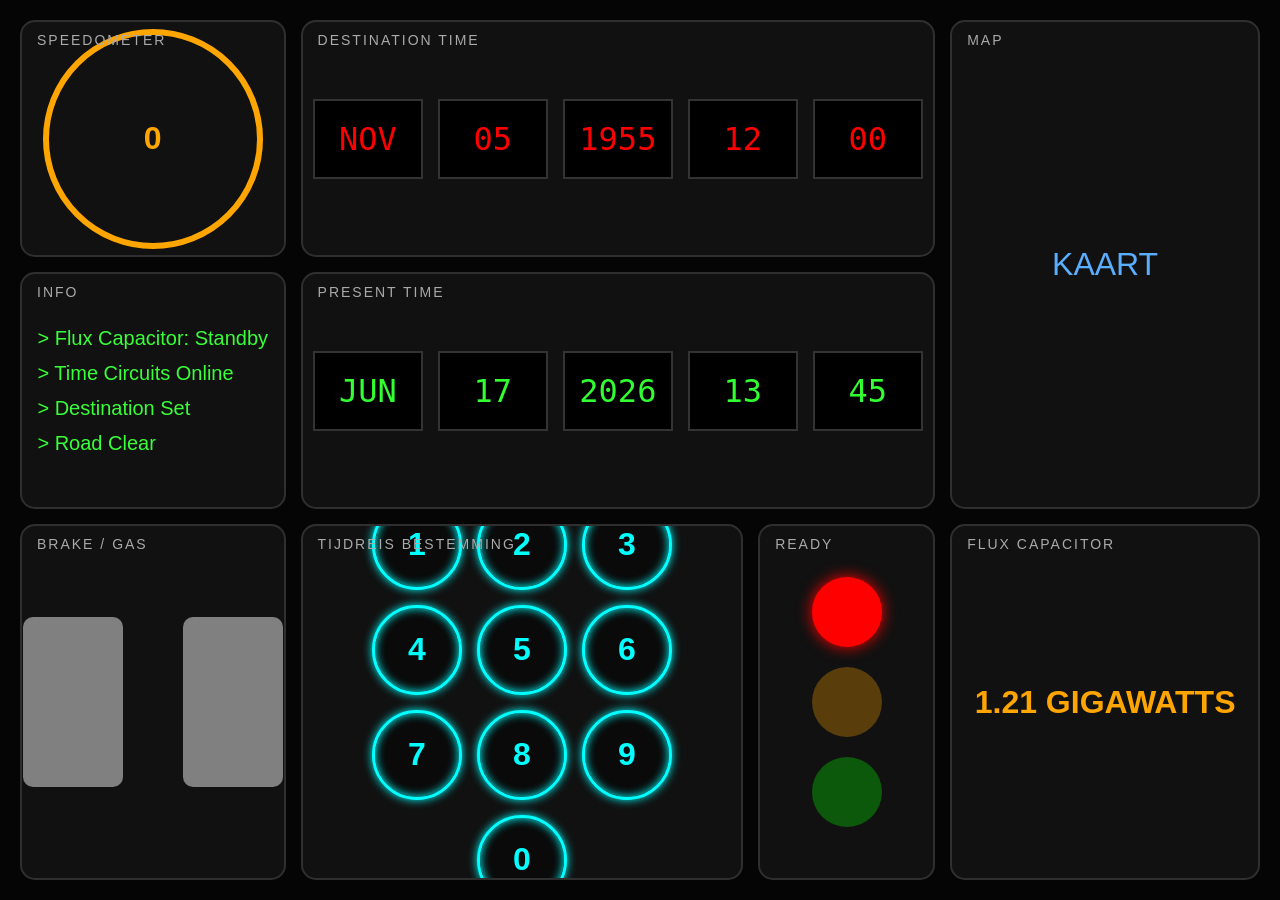
==== dashboard.html @ 32fa2adc "changes time travel" ====
<!DOCTYPE html>
<html lang="nl">
<head>
    <meta charset="UTF-8">
    <meta name="viewport" content="width=device-width, initial-scale=1.0">
    <title>Back To The Future Dashboard</title>
    <link rel="stylesheet" href="style.css">
</head>
<body>
<div class="dashboard">

    <div class="panel speedometer">
        <div class="title">Speedometer</div>
        <div class="speed-circle">0</div>
    </div>

    <div class="panel destination">
        <div class="title">Destination Time</div>

        <div class="time-display">
            <div class="time-box">NOV</div>
            <div class="time-box">05</div>
            <div class="time-box">1955</div>
            <div class="time-box">12</div>
            <div class="time-box">00</div>
        </div>
    </div>

    <div class="panel map">
        <div class="title">Map</div>
    </div>

    <div class="panel info">
        <div class="title">Info</div>

        <ul>
            <li>> Flux Capacitor: Standby</li>
            <li>> Time Circuits Online</li>
            <li>> Destination Set</li>
            <li>> Road Clear</li>
        </ul>
    </div>

    <div class="panel present">
        <div class="title">Present Time</div>

        <div class="time-display">
            <div class="time-box green">JUN</div>
            <div class="time-box green">17</div>
            <div class="time-box green">2026</div>
            <div class="time-box green">13</div>
            <div class="time-box green">45</div>
        </div>
    </div>

    <div class="panel pedals">
        <div class="title">Brake / Gas</div>

        <div class="pedal-container">
            <div class="pedal"></div>
            <div class="pedal"></div>
        </div>
    </div>

    <div class="panel keypad">
        <div class="title">Tijdreis Bestemming</div>

        <div class="keypad-grid">
            <div class="key">1</div>
            <div class="key">2</div>
            <div class="key">3</div>

            <div class="key">4</div>
            <div class="key">5</div>
            <div class="key">6</div>

            <div class="key">7</div>
            <div class="key">8</div>
            <div class="key">9</div>

            <div></div>
            <div class="key">0</div>
            <div></div>
        </div>
    </div>

    <div class="panel lights">
        <div class="title">Ready</div>

        <div class="light-box">
            <div class="light red"></div>
            <div class="light yellow"></div>
            <div class="light green-light"></div>
        </div>
    </div>

    <div class="panel flux">
        <div class="title">Flux Capacitor</div>
        <h2>1.21 GIGAWATTS</h2>
    </div>

    <div id="choiceModal">
    <div class="choice-box">
        <h2>What do you want to do?</h2>

        <button id="timeTravelChoice">
            TIME TRAVEL
        </button>

        <button id="driveChoice">
            JUST DRIVING
        </button>
    </div>
</div>
</div>
<script src="script.js"></script>
</body>
</html>
---- style.css ----
*{
    margin:0;
    padding:0;
    box-sizing:border-box;
}

body{
    background:#050505;
    font-family:Arial, Helvetica, sans-serif;
    height:100vh;
    display:flex;
    justify-content:center;
    align-items:center;
    padding:20px;
}

.dashboard{
    width:100%;
    height:100%;

    display:grid;

    grid-template-columns:
        1.2fr
        2fr
        0.8fr
        1.4fr;

    grid-template-rows:
        1fr
        1fr
        1.5fr;

    gap:15px;
}

.panel{
    background:#111;
    border:2px solid #2f2f2f;
    border-radius:15px;
    color:white;
    display:flex;
    justify-content:center;
    align-items:center;
    position:relative;
    overflow:hidden;
}

.title{
    position:absolute;
    top:10px;
    left:15px;
    font-size:14px;
    color:#aaa;
    text-transform:uppercase;
    letter-spacing:2px;
}

/* GRID */

.speedometer{
    grid-column:1;
    grid-row:1;
}

.destination{
    grid-column:2 / 4;
    grid-row:1;
}

.map{
    grid-column:4;
    grid-row:1 / 3;
}

.info{
    grid-column:1;
    grid-row:2;
}

.present{
    grid-column:2 / 4;
    grid-row:2;
}

.pedals{
    grid-column:1;
    grid-row:3;
}

.keypad{
    grid-column:2;
    grid-row:3;
}

.lights{
    grid-column:3;
    grid-row:3;
}

.flux{
    grid-column:4;
    grid-row:3;
}

/* SPEEDOMETER */

.speed-circle{
    width:220px;
    height:220px;
    border:6px solid orange;
    border-radius:50%;
    display:flex;
    justify-content:center;
    align-items:center;
    color:orange;
    font-size:2rem;
    font-weight:bold;
}

/* TIJD */

.time-display{
    display:flex;
    gap:15px;
}

.time-box{
    width:110px;
    height:80px;
    background:black;
    border:2px solid #333;
    color:red;
    font-size:2rem;
    display:flex;
    justify-content:center;
    align-items:center;
    font-family:monospace;
}

.green{
    color:#31ff31;
}

/* MAP */

.map::before{
    content:"KAART";
    color:#5aaeff;
    font-size:2rem;
}

/* INFO */

.info ul{
    list-style:none;
    color:#38ff38;
    line-height:35px;
    font-size:20px;
}

/* PEDALS */

.pedal-container{
    display:flex;
    gap:60px;
}

.pedal{
    width:100px;
    height:170px;
    background:gray;
    border-radius:10px;
}

/* KEYPAD */

.keypad-grid{
    display:grid;
    grid-template-columns:repeat(3,90px);
    grid-template-rows:repeat(4,90px);
    gap:15px;
}

.key{
    width:90px;
    height:90px;
    border-radius:50%;
    border:3px solid cyan;
    color:cyan;
    background:#0a0a0a;
    display:flex;
    justify-content:center;
    align-items:center;
    font-size:32px;
    font-weight:bold;
    cursor:pointer;
    transition:0.3s;
    box-shadow:
        0 0 10px cyan,
        inset 0 0 10px cyan;
}

.key:hover{
    transform:scale(1.1);
    background:cyan;
    color:black;
    box-shadow:
        0 0 25px cyan,
        0 0 50px cyan;
}

/* STOPLICHT */

.light-box{
    display:flex;
    flex-direction:column;
    gap:20px;
}

.light{
    width:70px;
    height:70px;
    border-radius:50%;
}

.red{
    background:red;
}

.yellow{
    background:orange;
}

.green-light{
    background:lime;
}

/* FLUX */

.flux h2{
    color:orange;
    font-size:2rem;
    text-align:center;
}
@keyframes warpMove {
    from {
        transform: translateY(0) skewX(-20deg);
    }
    to {
        transform: translateY(120vh) skewX(-20deg);
        opacity: 0;
    }
}

/* CHOICE MODAL */

#choiceModal{
    position:fixed;
    top:0;
    left:0;
    width:100vw;
    height:100vh;
    background:rgba(0,0,0,0.9);

    display:none;

    justify-content:center;
    align-items:center;

    z-index:99999;
}

.choice-box{
    background:#111;
    border:2px solid cyan;
    border-radius:20px;
    padding:50px;

    display:flex;
    flex-direction:column;
    gap:25px;

    text-align:center;

    box-shadow:
        0 0 20px cyan;
}

.choice-box h2{
    color:white;
    font-size:2rem;
}

.choice-box button{
    padding:20px 40px;
    font-size:1.2rem;

    background:black;
    color:cyan;

    border:2px solid cyan;
    border-radius:15px;

    cursor:pointer;

    transition:0.3s;
}

.choice-box button:hover{
    background:cyan;
    color:black;

    box-shadow:
        0 0 25px cyan;
}
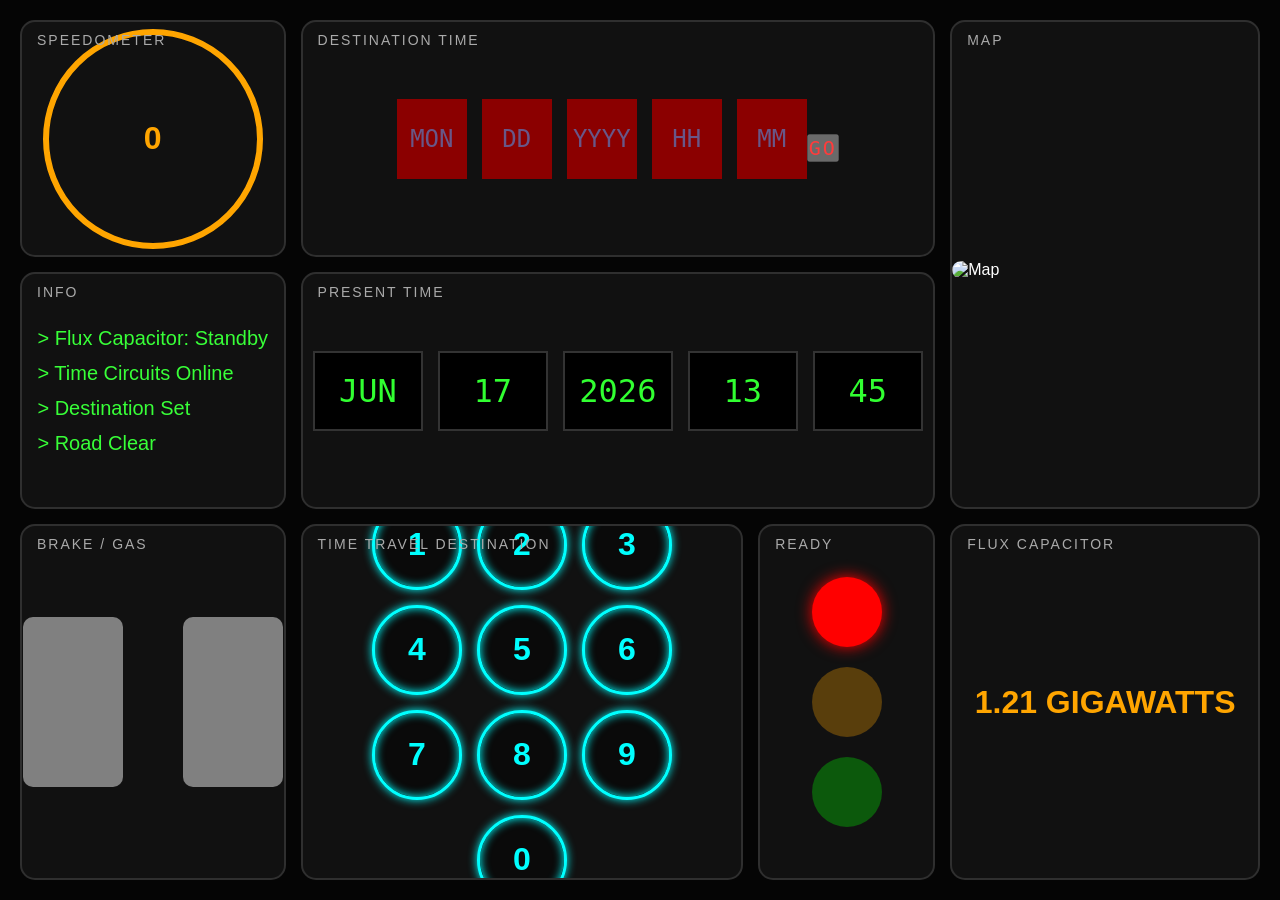
==== commit a71fdb8a: "final vers" ====
--- a/dashboard.html
+++ b/dashboard.html
@@ -4,6 +4,7 @@
     <meta charset="UTF-8">
     <meta name="viewport" content="width=device-width, initial-scale=1.0">
     <title>Back To The Future Dashboard</title>
+</head>
     <link rel="stylesheet" href="style.css">
 </head>
 <body>
@@ -17,17 +18,22 @@
     <div class="panel destination">
         <div class="title">Destination Time</div>
 
-        <div class="time-display">
-            <div class="time-box">NOV</div>
-            <div class="time-box">05</div>
-            <div class="time-box">1955</div>
-            <div class="time-box">12</div>
-            <div class="time-box">00</div>
-        </div>
+        <div class="time-display destination-inputs">
+    <input class="time-box input-red" maxlength="3" placeholder="MON">
+    <input class="time-box input-red" maxlength="2" placeholder="DD">
+    <input class="time-box input-red" maxlength="4" placeholder="YYYY">
+    <input class="time-box input-red" maxlength="2" placeholder="HH">
+    <input class="time-box input-red" maxlength="2" placeholder="MM">
+</div>
+
+<button id="travelMessage" class="travel-message" disabled>
+    GO
+</button>
     </div>
 
     <div class="panel map">
         <div class="title">Map</div>
+        <img src="maps.png" class="map-image" alt="Map">
     </div>
 
     <div class="panel info">
@@ -63,7 +69,7 @@
     </div>
 
     <div class="panel keypad">
-        <div class="title">Tijdreis Bestemming</div>
+        <div class="title">Time Travel Destination</div>
 
         <div class="keypad-grid">
             <div class="key">1</div>
--- a/style.css
+++ b/style.css
@@ -1,5 +1,3 @@
-
-
     *{
     margin:0;
     padding:0;
@@ -144,13 +142,7 @@
     color:#31ff31;
 }
 
-/* MAP */
-
-.map::before{
-    content:"KAART";
-    color:#5aaeff;
-    font-size:2rem;
-}
+
 
 /* INFO */
 
@@ -315,4 +307,52 @@
 
     box-shadow:
         0 0 25px cyan;
+}
+.input-red{
+    background:#8b0000;
+    color:#ff4242;
+    border:none;
+    width:70px;
+    text-align:center;
+    font-size:24px;
+    font-family:monospace;
+    outline:none;
+}
+
+.input-red::placeholder{
+    color:#ff424288;
+}
+
+.travel-message{
+    margin-top:18px;
+    text-align:center;
+    color:#ff3b3b;
+    font-size:20px;
+    font-family:monospace;
+    letter-spacing:2px;
+}
+
+/* ----------------------------- */
+/* ENHANCED DASHBOARD STYLING   */
+/* ----------------------------- */
+
+/* MAP */
+.map-image{
+    width:100%;
+    border-radius:10px;
+    margin-top:10px;
+}
+
+/* DESTINATION BLUE ONLY */
+.destination .input-red{
+    color:#4aa3ff;
+}
+
+.destination .input-red::placeholder{
+    color:#4aa3ff88;
+}
+
+.destination .time-box{
+    color:#4aa3ff;
+    border-color:#1d3b66;
 }
